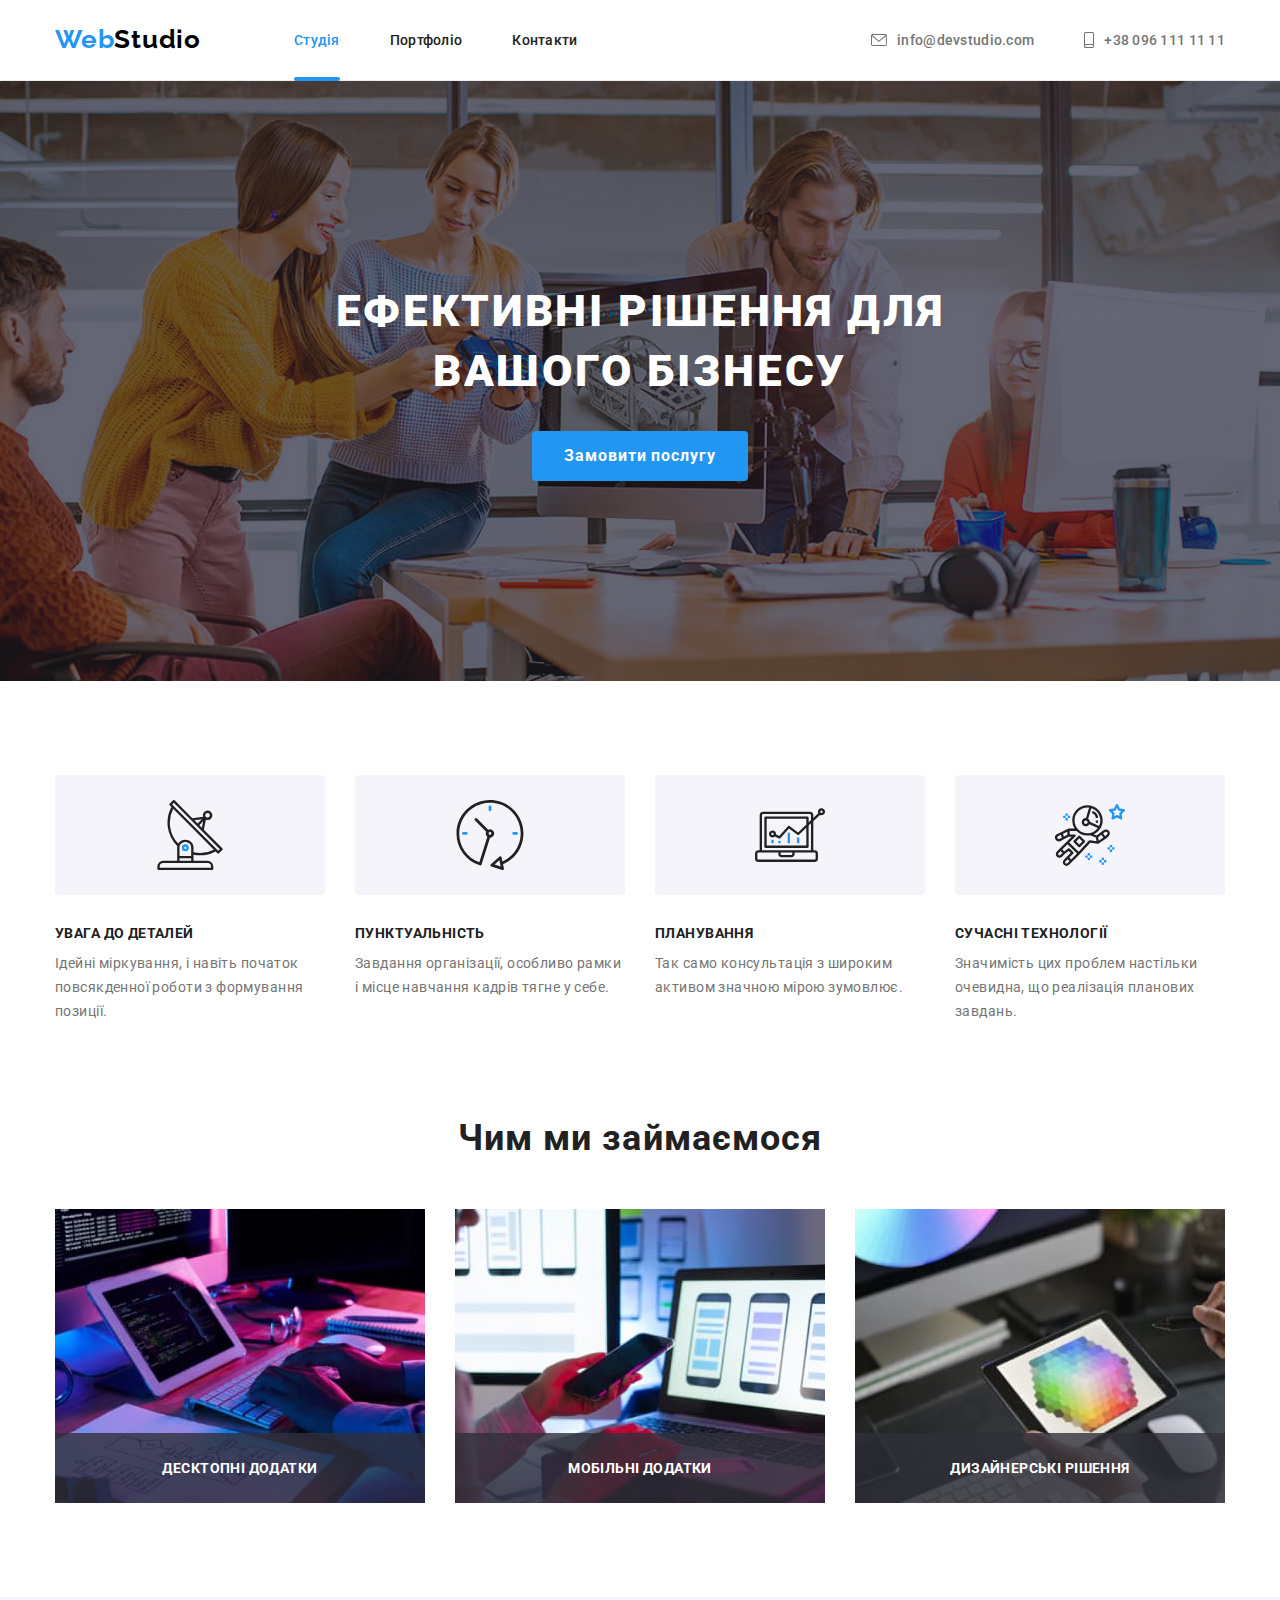
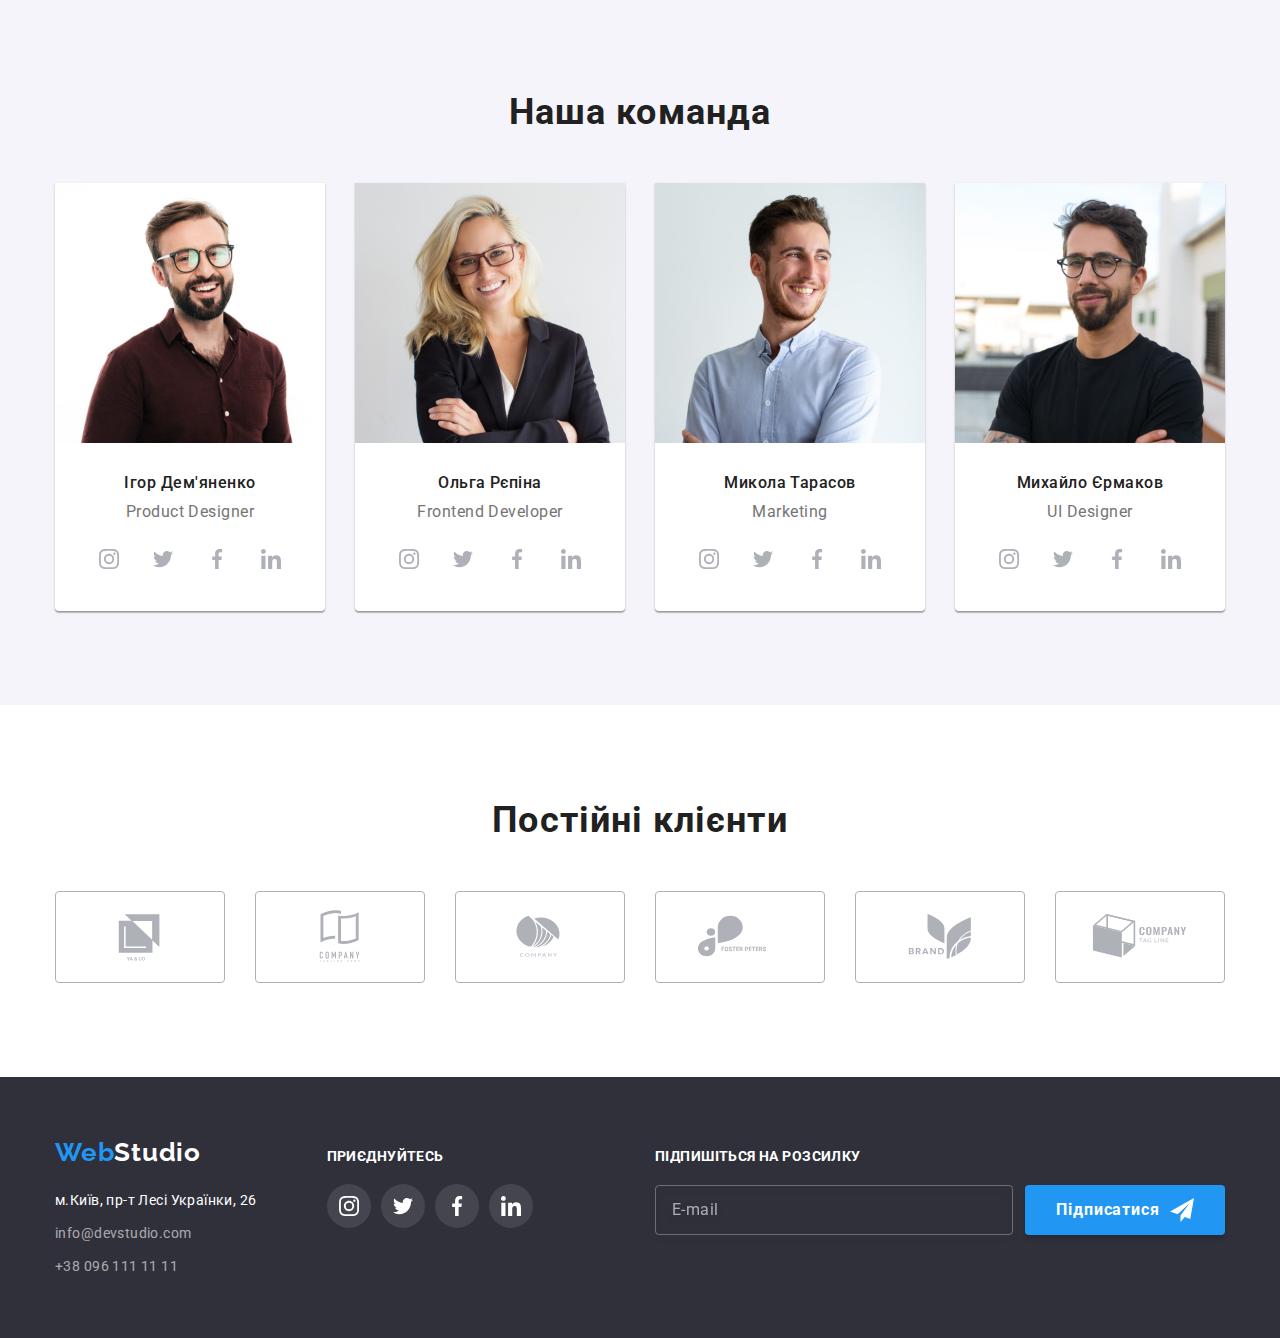
==== index.html @ 1e5fd44d "Created repository" ====
<!DOCTYPE html>
<html lang="uk">
  <head>
    <meta charset="UTF-8" />
    <meta http-equiv="X-UA-Compatible" content="IE=edge" />
    <meta name="viewport" content="width=device-width, initial-scale=1.0" />
    <title>WebStudio</title>
    <link rel="preconnect" href="https://fonts.googleapis.com" />
    <link rel="preconnect" href="https://fonts.gstatic.com" crossorigin />
    <link
      href="https://fonts.googleapis.com/css2?family=Open+Sans:wght@400;500;600;700&family=Raleway:wght@700&family=Roboto:wght@400;500;700;900&display=swap"
      rel="stylesheet"
    />
    <link
      rel="stylesheet"
      href="https://cdnjs.cloudflare.com/ajax/libs/modern-normalize/1.1.0/modern-normalize.css"
    />
    <link rel="stylesheet" href="./css/style.css" />
  </head>
  <body class="page-body">
    <!-- HEADER -->
    <header class="page-header">
      <nav class="container main-nav">
        <a href="./index.html" class="logo-link link"
          ><span class="logo-web">Web</span
          ><span class="studio-black">Studio</span></a
        >
        <ul class="site-nav list">
          <li class="item">
            <a class="header-link link current ancor" href="#">Студія</a>
          </li>
          <li class="item">
            <a class="header-link link" href="./portfolio.html">Портфоліо</a>
          </li>
          <li class="item">
            <a class="header-link link" href="#">Контакти</a>
          </li>
        </ul>
        <ul class="contacts-nav list">
          <li class="item">
            <a class="header-link link" href="mailto:info@devstudio.com">
              <svg class="mail-icon icon" width="16" height="12">
                <use href="./images/icons.svg#icon-mail"></use>
              </svg>
              <span>info@devstudio.com</span>
            </a>
          </li>
          <li class="item">
            <a class="header-link link" href="tel:+380961111111">
              <svg class="phone-icon icon" width="10" height="16">
                <use href="./images/icons.svg#icon-phone"></use>
              </svg>
              <span>+38 096 111 11 11</span>
            </a>
          </li>
        </ul>
      </nav>
    </header>
    <main>
      <!-- HERO -->
      <section class="hero">
        <div class="container">
          <h1 class="hero-title">Ефективні рішення для вашого бізнесу</h1>
          <button class="hero-button" type="button" data-modal-open>
            Замовити послугу
          </button>
        </div>
      </section>
      <!-- OUR BENEFITS-->
      <section class="section-benefits">
        <div class="container">
          <h2 class="visually-hidden">Переваги</h2>
          <ul class="benefits-list list">
            <li class="item">
              <div class="benefits-icons">
                <svg class="benefits-icon" width="70" height="70">
                  <use href="./images/icons.svg#icon-antenna"></use>
                </svg>
              </div>
              <h3 class="title">Увага до деталей</h3>
              <p class="text">
                Ідейні міркування, і навіть початок повсякденної роботи з
                формування позиції.
              </p>
            </li>
            <li class="item">
              <div class="benefits-icons">
                <svg class="benefits-icon" width="70" height="70">
                  <use href="./images/icons.svg#icon-clock"></use>
                </svg>
              </div>
              <h3 class="title">Пунктуальність</h3>
              <p class="text">
                Завдання організації, особливо рамки і місце навчання кадрів
                тягне у себе.
              </p>
            </li>
            <li class="item">
              <div class="benefits-icons">
                <svg class="benefits-icon" width="70" height="70">
                  <use href="./images/icons.svg#icon-diagram"></use>
                </svg>
              </div>
              <h3 class="title">Планування</h3>
              <p class="text">
                Так само консультація з широким активом значною мірою зумовлює.
              </p>
            </li>
            <li class="item">
              <div class="benefits-icons">
                <svg class="benefits-icon" width="70" height="70">
                  <use href="./images/icons.svg#icon-astronaut"></use>
                </svg>
              </div>
              <h3 class="title">Сучасні технології</h3>
              <p class="text">
                Значимість цих проблем настільки очевидна, що реалізація
                планових завдань.
              </p>
            </li>
          </ul>
        </div>
      </section>
      <!-- WHAT DO WE DO? -->
      <section class="section-services">
        <div class="container">
          <h2 class="second-title title">Чим ми займаємося</h2>
          <ul class="services-list list">
            <li class="item">
              <img
                class="service-img img"
                src="./images/service1.jpg"
                alt="service"
                width="370"
                height="294"
              />
              <p class="service-text">Десктопні додатки</p>
            </li>
            <li class="item">
              <img
                class="service-img img"
                src="./images/service2.jpg"
                alt="service"
                width="370"
                height="294"
              />
              <p class="service-text">Мобільні додатки</p>
            </li>
            <li class="item">
              <img
                class="service-img img"
                src="./images/service3.jpg"
                alt="service"
                width="370"
                height="294"
              />
              <p class="service-text">Дизайнерські рішення</p>
            </li>
          </ul>
        </div>
      </section>
      <!-- OUR TEAM -->
      <section class="section-team">
        <div class="container">
          <h2 class="second-title title">Наша команда</h2>
          <ul class="team-list list">
            <li class="item">
              <img
                class="team-img img"
                src="./images/employee1.jpg"
                alt="employee Igor"
                width="270"
                height="260"
              />
              <div class="team-content">
                <h3 class="team-name title">Ігор Дем'яненко</h3>
                <p class="team-position text">Product Designer</p>
                <ul class="social-icons list">
                  <li class="social-item">
                    <a href="" class="social-link link">
                      <svg class="social-icon" width="20" height="20">
                        <use href="./images/icons.svg#icon-instagram"></use>
                      </svg>
                    </a>
                  </li>
                  <li class="social-item">
                    <a href="" class="social-link link">
                      <svg class="social-icon" width="20" height="20">
                        <use href="./images/icons.svg#icon-twitter"></use>
                      </svg>
                    </a>
                  </li>
                  <li class="social-item">
                    <a href="" class="social-link link">
                      <svg class="social-icon" width="20" height="20">
                        <use href="./images/icons.svg#icon-facebook"></use>
                      </svg>
                    </a>
                  </li>
                  <li class="social-item">
                    <a href="" class="social-link link">
                      <svg class="social-icon" width="20" height="20">
                        <use href="./images/icons.svg#icon-linkedin"></use>
                      </svg>
                    </a>
                  </li>
                </ul>
              </div>
            </li>
            <li class="item">
              <img
                class="team-img img"
                src="./images/employee2.jpg"
                alt="employee Olga"
                width="270"
                height="260"
              />
              <div class="team-content">
                <h3 class="team-name title">Ольга Рєпіна</h3>
                <p class="team-position text">Frontend Developer</p>
                <ul class="social-icons list">
                  <li class="social-item">
                    <a href="" class="social-link link">
                      <svg class="social-icon" width="20" height="20">
                        <use href="./images/icons.svg#icon-instagram"></use>
                      </svg>
                    </a>
                  </li>
                  <li class="social-item">
                    <a href="" class="social-link link">
                      <svg class="social-icon" width="20" height="20">
                        <use href="./images/icons.svg#icon-twitter"></use>
                      </svg>
                    </a>
                  </li>
                  <li class="social-item">
                    <a href="" class="social-link link">
                      <svg class="social-icon" width="20" height="20">
                        <use href="./images/icons.svg#icon-facebook"></use>
                      </svg>
                    </a>
                  </li>
                  <li class="social-item">
                    <a href="" class="social-link link">
                      <svg class="social-icon" width="20" height="20">
                        <use href="./images/icons.svg#icon-linkedin"></use>
                      </svg>
                    </a>
                  </li>
                </ul>
              </div>
            </li>
            <li class="item">
              <img
                class="team-img img"
                src="./images/employee3.jpg"
                alt="employee Mykola"
                width="270"
                height="260"
              />
              <div class="team-content">
                <h3 class="team-name title">Микола Тарасов</h3>
                <p class="team-position text">Marketing</p>
                <ul class="social-icons list">
                  <li class="social-item">
                    <a href="" class="social-link link">
                      <svg class="social-icon" width="20" height="20">
                        <use href="./images/icons.svg#icon-instagram"></use>
                      </svg>
                    </a>
                  </li>
                  <li class="social-item">
                    <a href="" class="social-link link">
                      <svg class="social-icon" width="20" height="20">
                        <use href="./images/icons.svg#icon-twitter"></use>
                      </svg>
                    </a>
                  </li>
                  <li class="social-item">
                    <a href="" class="social-link link">
                      <svg class="social-icon" width="20" height="20">
                        <use href="./images/icons.svg#icon-facebook"></use>
                      </svg>
                    </a>
                  </li>
                  <li class="social-item">
                    <a href="" class="social-link link">
                      <svg class="social-icon" width="20" height="20">
                        <use href="./images/icons.svg#icon-linkedin"></use>
                      </svg>
                    </a>
                  </li>
                </ul>
              </div>
            </li>
            <li class="item">
              <img
                class="team-img img"
                src="./images/employee4.jpg"
                alt="employee Mykhailo"
                width="270"
                height="260"
              />
              <div class="team-content">
                <h3 class="team-name title">Михайло Єрмаков</h3>
                <p class="team-position text">UI Designer</p>
                <ul class="social-icons list">
                  <li class="social-item">
                    <a href="" class="social-link link">
                      <svg class="social-icon" width="20" height="20">
                        <use href="./images/icons.svg#icon-instagram"></use>
                      </svg>
                    </a>
                  </li>
                  <li class="social-item">
                    <a href="" class="social-link link">
                      <svg class="social-icon" width="20" height="20">
                        <use href="./images/icons.svg#icon-twitter"></use>
                      </svg>
                    </a>
                  </li>
                  <li class="social-item">
                    <a href="" class="social-link link">
                      <svg class="social-icon" width="20" height="20">
                        <use href="./images/icons.svg#icon-facebook"></use>
                      </svg>
                    </a>
                  </li>
                  <li class="social-item">
                    <a href="" class="social-link link">
                      <svg class="social-icon" width="20" height="20">
                        <use href="./images/icons.svg#icon-linkedin"></use>
                      </svg>
                    </a>
                  </li>
                </ul>
              </div>
            </li>
          </ul>
        </div>
      </section>
      <!-- Клієнти -->
      <section class="section-clients section">
        <div class="container">
          <h2 class="second-title title">Постійні клієнти</h2>
          <ul class="clients-list list">
            <li class="item">
              <a href="" class="clients-link link">
                <svg class="clients-icon" width="106" height="60">
                  <use href="./images/icons.svg#icon-logo1"></use>
                </svg>
              </a>
            </li>
            <li class="item">
              <a href="" class="clients-link link">
                <svg class="clients-icon" width="106" height="60">
                  <use href="./images/icons.svg#icon-logo2"></use>
                </svg>
              </a>
            </li>
            <li class="item">
              <a href="" class="clients-link link">
                <svg class="clients-icon" width="106" height="60">
                  <use href="./images/icons.svg#icon-logo3"></use>
                </svg>
              </a>
            </li>
            <li class="item">
              <a href="" class="clients-link link">
                <svg class="clients-icon" width="106" height="60">
                  <use href="./images/icons.svg#icon-logo4"></use>
                </svg>
              </a>
            </li>
            <li class="item">
              <a href="" class="clients-link link">
                <svg class="clients-icon" width="106" height="60">
                  <use href="./images/icons.svg#icon-logo5"></use>
                </svg>
              </a>
            </li>
            <li class="item">
              <a href="" class="clients-link link">
                <svg class="clients-icon" width="106" height="60">
                  <use href="./images/icons.svg#icon-logo6"></use>
                </svg>
              </a>
            </li>
          </ul>
        </div>
      </section>
    </main>
    <!-- FOOTER -->
    <footer class="page-footer">
      <div class="container">
        <div class="footer-contacts">
          <a class="logo-link link" href="/"
            ><span class="logo-web">Web</span
            ><span class="studio-white">Studio</span></a
          >
          <address class="footer-address">
            <ul class="footer-list list">
              <li class="item">
                <a
                  class="footer-map link"
                  href="https://goo.gl/maps/G85cK65bw4opuVoQ9"
                  target="“_blank”"
                  rel="“noreferrer"
                  noopener
                  nofollow”
                  >м.Київ, пр-т Лесі Українки, 26</a
                >
              </li>
              <li class="item">
                <a class="footer-mail link" href="mailto:info@devstudio.com"
                  >info@devstudio.com</a
                >
              </li>
              <li class="item">
                <a class="footer-tel link" href="tel:+380961111111"
                  >+38 096 111 11 11</a
                >
              </li>
            </ul>
          </address>
        </div>
        <div class="footer-social">
          <p class="footer-title">Приєднуйтесь</p>
          <ul class="footer-icons list">
            <li class="item">
              <a href="" class="social-link">
                <svg class="social-icon" width="20" height="20">
                  <use href="./images/icons.svg#icon-instagram"></use>
                </svg>
              </a>
            </li>
            <li class="item">
              <a href="" class="social-link">
                <svg class="social-icon" width="20" height="20">
                  <use href="./images/icons.svg#icon-twitter"></use>
                </svg>
              </a>
            </li>
            <li class="item">
              <a href="" class="social-link">
                <svg class="social-icon" width="20" height="20">
                  <use href="./images/icons.svg#icon-facebook"></use>
                </svg>
              </a>
            </li>
            <li class="item">
              <a href="" class="social-link">
                <svg class="social-icon" width="20" height="20">
                  <use href="./images/icons.svg#icon-linkedin"></use>
                </svg>
              </a>
            </li>
          </ul>
        </div>
        <div class="footer-form-wrapper">
          <p class="footer-label">Підпишіться на розсилку</p>
          <form name="footer-form" class="footer-form">
            <input
              name="mail-foot"
              id="mail-foot"
              type="email"
              class="footer-mail-input"
              placeholder="E-mail"
            />
          <button class="footer-button">
            <span class="footer-span">Підписатися</span>
            <svg class="icon-send" width="24" height="24">
              <use href="./images/icons.svg#icon-send"></use>
            </svg>
          </button>
        </form>
      </div>
    </footer>
    <div class="modal-backdrop is-hidden" data-modal>
      <div class="modal">
        <button class="close-sign" data-modal-close>
          <svg class="closed-icon" width="18" height="18">
            <use href="./images/icons.svg#icon-close-black"></use>
          </svg>
        </button>
        <form class="modal-form">
        <p class="modal-text">Залиште свої дані, ми вам передзвонимо</p>
        <label for="user-name" class="modal-label"> Ім'я </label>
        <div class="input-wrapper">
          <input
            name="user-name"
            id="user-name"
            type="text"
            required
            class="modal-input"
          />
          <svg class="input-icon" width="18" height="18">
            <use href="./images/icons.svg#icon-person"></use>
          </svg>
        </div>
        <label for="user-tel" class="modal-label">Телефон</label>
        <div class="input-wrapper">
          <input
            name="user-tel"
            id="user-tel"
            type="tel"
            required
            class="modal-input"
          />
          <svg class="input-icon" width="18" height="18">
            <use href="./images/icons.svg#icon-tel"></use>
          </svg>
        </div>
        <label for="user-mail" class="modal-label">Пошта</label>
        <div class="input-wrapper">
          <input
            name="user-mail"
            id="user-mail"
            type="email"
            class="modal-input"
          />
          <svg class="input-icon" width="18" height="18">
            <use href="./images/icons.svg#icon-email"></use>
          </svg>
        </div>
        <label for="modal-textarea" class="modal-label">Коментар</label>
        <textarea
          name="modal-textarea"
          id="modal-textarea"
          placeholder="Введіть текст"
          class="modal-textarea"
        ></textarea>
        <div class="checkbox-line">
          <input
            type="checkbox"
            value="agre"
            id="checkbox-agree"
            name="checkbox-agree"
            class="checkbox-input visually-hidden"
          />
          <label for="checkbox-agree" class="checkbox-label">
            <span class="checkbox-text"
              >Погоджуюся з розсилкою та приймаю
              <a href="" class="checkbox-link">Умови договору</a>
            </span>
          </label>
        </div>
        <button type="submit" class="modal-button">Відправити</button>
      </form>
      </div>
    </div>
    <script src="./js/modal.js"></script>
  </body>
</html>
---- css/style.css ----
/* General styles */

:root {
  --main-color: #ffffff;
  --primary-title-color: #212121;
  --primary-text-color: #757575;
  --accent-color: #2196f3;
  --black-logo: #000000;
  --primary-bg-color: #2f303a;
  --team-bg-color: #f5f4fa;
  --footer-link-color: rgba(255, 255, 255, 0.6);
  --button-box-shadow: rgba(0, 0, 0, 0.15);
  --button-shadow-bg: #188ce8;
  --main-letter-spacing: 0.03em;
  --border-color: #ececec;
  --border-second-color: #eeeeee;
  --icon-bg-color: #afb1b8;
  --logo-footer-color: #ffffff;
}

* {
  box-sizing: border-box;
}

*::before,
*::after {
  box-sizing: inherit;
}

.img {
  width: 100%;
  height: auto;
  display: block;
}

h1,
h2,
h3,
p,
ul {
  margin: 0;
}

.page-body {
  font-family: "Roboto", sans-serif;
}

.container {
  width: 1200px;
  margin-right: auto;
  margin-left: auto;
  padding-right: 15px;
  padding-left: 15px;
  /* outline: 1px solid red; */
}

.visually-hidden {
  position: absolute;
  width: 1px;
  height: 1px;
  margin: -1px;
  border: 0;
  padding: 0;
  white-space: nowrap;
  clip-path: inset(100%);
  clip: rect(0 0 0 0);
  overflow: hidden;
}

.link {
  text-decoration: none;
}

.list {
  list-style: none;
  padding: 0;
  margin: 0;
}

.text {
  font-weight: 400;
  letter-spacing: var(--main-letter-spacing);
}

.hero,
.page-footer {
  background-color: var(--primary-bg-color);
}

/* Header styles */
.page-header {
  background-color: var(--main-color);
  border-bottom: 1px solid var(--border-color);
}

.main-nav {
  display: flex;
  align-items: center;
}

.site-nav,
.contacts-nav {
  display: flex;
}

.site-nav .item + .item {
  margin-left: 50px;
}

.site-nav .link,
.contacts-nav .link {
  display: flex;
  align-items: center;
  padding-top: 32px;
  padding-bottom: 32px;
  position: relative;
}

.contacts-nav {
  margin-left: auto;
}

.contacts-nav .item + .item {
  margin-left: 50px;
}

.site-nav .link,
.title {
  color: var(--primary-title-color);
}

.text,
.contacts-nav .link {
  color: var(--primary-text-color);
}

.header-link {
  font-weight: 500;
  font-size: 14px;
  line-height: calc(16 / 14);
  letter-spacing: 0.02em;

  transition: color 250ms cubic-bezier(0.4, 0, 0.2, 1),
    fill 250ms cubic-bezier(0.4, 0, 0.2, 1);
}

.header-link .icon {
  margin-right: 10px;
  fill: currentColor;
}

.logo-web,
.header-link.current,
.header-link:hover,
.header-link:focus,
.footer-list .link:hover,
.footer-list .link:focus {
  color: var(--accent-color);
}

.ancor::after {
  display: flex;
  content: "";
  width: 100%;
  height: 4px;
  background: var(--accent-color);
  border-radius: 2px;
  position: absolute;
  bottom: -1px;
}

/* WebStudio logo styles */
.studio-black {
  color: var(--black-logo);
}

.studio-white {
  color: var(--main-color);
}

.logo-link {
  font-family: "Raleway", sans-serif;
  font-weight: 700;
  font-size: 26px;
  line-height: calc(31 / 26);
  letter-spacing: var(--main-letter-spacing);
}

.page-header .logo-link {
  padding-top: 24px;
  padding-bottom: 25px;
  margin-right: 93px;
}

.second-title {
  margin-bottom: 50px;
  font-weight: 700;
  font-size: 36px;
  line-height: calc(42 / 36);
  text-align: center;
  letter-spacing: var(--main-letter-spacing);
}

/* Hero styles*/
.hero-title {
  width: 696px;
  margin-left: auto;
  margin-right: auto;
  margin-bottom: 30px;

  font-weight: 900;
  font-size: 44px;
  line-height: calc(60 / 44);
  text-align: center;
  letter-spacing: 0.06em;
  text-transform: uppercase;
  color: var(--main-color);
}

.hero {
  padding-top: 200px;
  padding-bottom: 200px;
  text-align: center;
  max-width: 1600px;
  margin-left: auto;
  margin-right: auto;
  background-image: linear-gradient(
      to right,
      rgba(47, 48, 58, 0.4),
      rgba(47, 48, 58, 0.4)
    ),
    url(../images/hero-bg.jpg);

  background-repeat: no-repeat;
  background-size: cover;
  background-position: center;
  text-align: center;
}

.hero-button {
  display: inline-block;
  text-align: center;
  /* min-width: 200px; */

  padding-top: 10px;
  padding-right: 32px;
  padding-bottom: 10px;
  padding-left: 32px;

  font-weight: 700;
  font-size: 16px;
  line-height: calc(30 / 16);
  align-items: center;
  letter-spacing: 0.06em;

  font-family: inherit;
  cursor: pointer;
  color: var(--main-color);
  background-color: var(--accent-color);
  border-radius: 4px;
  border: none;

  transition: color 250ms cubic-bezier(0.4, 0, 0.2, 1),
    background-color 250ms cubic-bezier(0.4, 0, 0.2, 1),
    box-shadow 250ms cubic-bezier(0.4, 0, 0.2, 1);
}

.hero-button:hover,
.hero-button:focus {
  color: var(--main-color);
  background-color: var(--button-shadow-bg);
  box-shadow: 0px 4px 4px var(--button-box-shadow);
}

/* Benefits Styles */
.section-benefits {
  padding-top: 94px;
}

.section-services,
.section-team,
.section-clients,
.section-portfolio {
  padding-top: 94px;
  padding-bottom: 94px;
}

.benefits-list {
  display: flex;
  margin-left: -30px;
  margin-bottom: 0;
}

.benefits-list .item {
  display: inline-block;
  align-items: center;
  justify-content: center;
  width: calc((100% - 90px) / 4);
  margin-left: 30px;
}

.benefits-list .item:last-child,
.services-list .item:last-child,
.team-list .item:last-child {
  margin-right: 0;
}

.benefits-icons {
  display: flex;
  width: 270px;
  height: 120px;
  align-items: center;
  justify-content: center;
  margin-bottom: 30px;
  border-radius: 4px;
  background-color: var(--team-bg-color);
}

.benefits-icon {
  width: 70px;
  height: 70px;
}

.benefits-list .title {
  font-weight: 700;
  font-size: 14px;
  line-height: calc(16 / 14);
  letter-spacing: var(--main-letter-spacing);
  text-transform: uppercase;
  color: var(--primary-title-color);
}

.benefits-list .text {
  margin-top: 10px;
  font-size: 14px;
  line-height: calc(24 / 14);
  letter-spacing: var(--main-letter-spacing);
}

/* Services styles */
.services-list {
  display: flex;
  margin-left: -30px;
}

.services-list .item {
  width: calc((100% - 60px) / 3);
  margin-left: 30px;
  margin-bottom: 0;
  position: relative;
}

.section .second-title {
  margin-bottom: 50px;
}

.service-img {
  display: block;
}

.services-list .service-text {
  display: flex;
  color: var(--main-color);
  font-weight: 700;
  font-size: 14px;
  line-height: calc(16 / 14);
  text-align: center;
  letter-spacing: var(--main-letter-spacing);
  text-transform: uppercase;
  background: rgba(47, 48, 58, 0.8);

  position: absolute;
  width: 100%;
  height: 70px;
  justify-content: center;
  align-items: center;
  bottom: 0px;
}

/* Team styles */
.section-team {
  background-color: var(--team-bg-color);
}

.team-list {
  display: flex;
  align-items: center;
  margin-left: -30px;
}

.team-list .item {
  width: calc((100% - 90px) / 4);
  margin-left: 30px;
  background-color: var(--main-color);
  box-shadow: 0px 1px 3px rgba(0, 0, 0, 0.12), 0px 1px 1px rgba(0, 0, 0, 0.14),
    0px 2px 1px rgba(0, 0, 0, 0.2);
  border-radius: 0px 0px 4px 4px;

  transition: background-color 250ms cubic-bezier(0.4, 0, 0.2, 1),
    box-shadow 250ms cubic-bezier(0.4, 0, 0.2, 1);
}

.team-content {
  padding-top: 30px;
  padding-bottom: 30px;
}

.team-name.title {
  margin-bottom: 10px;
  font-weight: 500;
  font-size: 16px;
  line-height: calc(19 / 16);
  text-align: center;
  letter-spacing: var(--main-letter-spacing);
}

.team-position.text {
  font-weight: 400;
  font-size: 16px;
  line-height: calc(19 / 16);
  text-align: center;
  letter-spacing: var(--main-letter-spacing);
}

/* Icons styles */

.team-list .social-icons {
  display: flex;
  justify-content: center;
  margin-top: 16px;
}

.team-list .social-item {
  width: 44px;
  height: 44px;
  margin-right: 10px;
}

.team-list .social-item:last-child {
  margin-right: 0;
}

.team-list .social-link {
  width: 100%;
  height: 100%;
  display: flex;
  align-items: center;
  justify-content: center;
  border-radius: 50%;
  background-color: var(--main-color);
  color: var(--icon-bg-color);

  transition: color 250ms cubic-bezier(0.4, 0, 0.2, 1),
    background-color 250ms cubic-bezier(0.4, 0, 0.2, 1),
    fill 250ms cubic-bezier(0.4, 0, 0.2, 1);
}

.team-list .social-link:hover,
.team-list .social-link:focus {
  background-color: var(--accent-color);
}

.team-list .social-link:hover,
.team-list .social-link:focus {
  color: var(--main-color);
}

.team-list .social-icon {
  fill: currentColor;
}

/* Clients */
.clients-list {
  display: flex;
}

.clients-list .item {
  list-style: none;
  width: 170px;
  height: 92px;
  margin-right: 30px;
  /* flex-basis: calc((100% - 150px) / 5);
  margin-right: 30px; */
}

.clients-list .item:last-child {
  margin-right: 0;
}

.clients-list .clients-link {
  width: 100%;
  height: 100%;
  display: flex;
  align-items: center;
  justify-content: center;
  border: 1px solid var(--icon-bg-color);
  border-radius: 4px;
  transition: border 250ms cubic-bezier(0.4, 0, 0.2, 1);
}

.clients-list .clients-icon {
  fill: var(--icon-bg-color);
  transition: fill 250ms cubic-bezier(0.4, 0, 0.2, 1);
}

.clients-list .clients-link:hover .clients-icon,
.clients-list .clients-link:focus .clients-icon {
  fill: var(--accent-color);
}

.clients-link:hover,
.clients-link:focus {
  border: 1px solid var(--accent-color);
  border-radius: 4px;
}

/* Footer styles */
.page-footer {
  padding-top: 60px;
  padding-bottom: 60px;
}

.page-footer .container {
  display: flex;
  align-items: baseline;
  /* justify-content: space-between; */
}

.footer-address {
  margin-top: 20px;
}
.footer-list {
  font-style: normal;
  font-weight: 400;
  font-size: 14px;
  line-height: calc(24 / 14);
  letter-spacing: var(--main-letter-spacing);
}

.footer-list .link {
  transition: color 250ms cubic-bezier(0.4, 0, 0.2, 1);
}

.footer-list .item + .item {
  margin-top: 9px;
}

.footer-map {
  color: var(--main-color);
}

.footer-tel,
.footer-mail {
  color: var(--footer-link-color);
}

.footer-title {
  font-weight: 700;
  font-size: 14px;
  line-height: calc(16 / 14);
  letter-spacing: var(--main-letter-spacing);
  text-transform: uppercase;
  margin-bottom: 20px;

  color: var(--main-color);
}

.footer-social {
  margin-left: 70px;
}

.footer-icons {
  display: flex;
}

.footer-icons .item {
  width: 44px;
  height: 44px;
}

.footer-icons .item:not(:last-child) {
  margin-right: 10px;
}

.footer-icons .social-link {
  width: 100%;
  height: 100%;
  display: flex;
  align-items: center;
  justify-content: center;
  border-radius: 50%;
  background-color: rgba(255, 255, 255, 0.1);

  transition: background-color 250ms cubic-bezier(0.4, 0, 0.2, 1),
    fill 250ms cubic-bezier(0.4, 0, 0.2, 1);
}

.footer-icons .social-icon {
  fill: var(--logo-footer-color);
}

.footer-icons .social-link:hover,
.footer-icons .social-link:focus {
  background-color: var(--accent-color);
}
/* Portfolio styles */
.flex-container .list {
  display: flex;
  flex-wrap: wrap;
}

.flex-text {
  padding-top: 20px;
  padding-right: 24px;
  padding-bottom: 20px;
  padding-left: 24px;

  border-right: 1px solid var(--border-second-color);
  border-bottom: 1px solid var(--border-second-color);
  border-left: 1px solid var(--border-second-color);
}

.flex-text .title {
  font-weight: 700;
  font-size: 18px;
  line-height: calc(36 / 18);
  letter-spacing: 0.06em;
  color: var(--primary-title-color);
}

.flex-text .text {
  margin-top: 4px;
  font-weight: 400;
  font-size: 16px;
  line-height: calc(30 / 16);
  letter-spacing: var(--main-letter-spacing);
  color: var(--primary-text-color);
}

.flex-link {
  display: block;
  text-decoration: none;
  transition: box-shadow 250ms cubic-bezier(0.4, 0, 0.2, 1);
}

.flex-link:hover {
  box-shadow: 0px 1px 1px rgba(0, 0, 0, 0.12), 0px 4px 4px rgba(0, 0, 0, 0.06),
    1px 4px 6px rgba(0, 0, 0, 0.16);
}
.flex-projects .item {
  width: calc((100% - 60px) / 3);
  margin-right: 30px;
  margin-bottom: 30px;
  background-color: var(--main-color);
}

.flex-projects .item:nth-child(3n) {
  margin-right: 0;
}

.flex-projects .item:nth-last-child(-n + 3) {
  margin-bottom: 0;
}

.portfolio-overlay {
  position: relative;
  overflow: hidden;
}

.flex-projects .item:hover .overlay-text {
  transform: translateY(0);
}

.overlay-text {
  display: flex;
  font-weight: 400;
  font-size: 18px;
  line-height: 1.56;
  letter-spacing: 0.03em;
  color: var(--main-color);
  position: absolute;
  bottom: 0;
  background-color: rgba(33, 150, 243, 0.9);
  width: 100%;
  height: 100%;
  align-items: center;
  justify-content: center;
  padding: 63px 24px;
  transform: translateY(100%);

  transition: transform 250ms cubic-bezier(0.4, 0, 0.2, 1);
}

/* Portfolio buttons styles */
.flex-button {
  display: flex;
  justify-content: center;
  margin-top: 0;
  margin-bottom: 50px;
}

.flex-button .button {
  font-weight: 500;
  font-size: 16px;
  line-height: calc(26 / 16);
  text-align: center;
  letter-spacing: var(--main-letter-spacing);
  border-radius: 4px;
  cursor: pointer;
  border: none;

  transition: color 250ms cubic-bezier(0.4, 0, 0.2, 1),
    background-color 250ms cubic-bezier(0.4, 0, 0.2, 1),
    box-shadow 250ms cubic-bezier(0.4, 0, 0.2, 1);
}

.flex-button .item + .item {
  margin-left: 8px;
}

.flex-button .primary {
  padding: 6px 25px;
  color: var(--main-color);
  background-color: var(--accent-color);
  box-shadow: 0px 3px 1px rgba(0, 0, 0, 0.1), 0px 1px 2px rgba(0, 0, 0, 0.08),
    0px 2px 2px rgba(0, 0, 0, 0.12);
}

.flex-button .secondary {
  padding: 6px 22px;
  color: var(--primary-title-color);
  background-color: var(--team-bg-color);
}

.flex-button .secondary:hover,
.flex-button .secondary:focus {
  color: var(--main-color);
  background-color: var(--accent-color);
  box-shadow: 0px 3px 1px rgba(0, 0, 0, 0.1), 0px 1px 2px rgba(0, 0, 0, 0.08),
    0px 2px 2px rgba(0, 0, 0, 0.12);
}

/* Modal-backdrop styles*/
.modal-backdrop {
  position: fixed;
  top: 0;
  bottom: 0;
  left: 0;
  right: 0;
  background-color: rgba(0, 0, 0, 0.2);
  opacity: 1;
  visibility: visible;
  transition: opacity 500ms, visibility 500ms,
    color 250ms cubic-bezier(0.4, 0, 0.2, 1),
    background-color 250ms cubic-bezier(0.4, 0, 0.2, 1);
}

.modal-backdrop.is-hidden .modal {
  transform: rotate(-180deg);
}

.is-hidden {
  visibility: hidden;
  opacity: 0;
  pointer-events: none;
}

.modal {
  width: 528px;
  position: absolute;
  top: 50%;
  left: 50%;
  transform: translate(-50%, -50%) rotate(0);
  transition: transform 1000ms cubic-bezier(0.4, 0, 0.2, 1);
  background-color: var(--main-color);
  box-shadow: 0px 1px 3px rgba(0, 0, 0, 0.12), 0px 1px 1px rgba(0, 0, 0, 0.14),
    0px 2px 1px rgba(0, 0, 0, 0.2);
  border-radius: 4px;
  padding: 40px;
}

.modal .close-sign {
  position: absolute;
  display: flex;
  justify-content: center;
  cursor: pointer;
  align-items: center;
  top: 8px;
  right: 8px;
  width: 30px;
  height: 30px;
  border-radius: 50%;

  background-color: var(--main-color);
  border: 1px solid rgba(0, 0, 0, 0.1);
  color: rgba(0, 0, 0, 1);
}

.close-sign .closed-icon {
  height: 30px;
  transition: fill 250ms cubic-bezier(0.4, 0, 0.2, 1);
}

.close-sign:hover .closed-icon,
.close-sign:focus .closed-icon {
  fill: var(--accent-color);
}

.modal-text {
  font-weight: 700;
  font-size: 20px;
  line-height: 1.15;
  text-align: center;
  letter-spacing: var(--main-letter-spacing);
  color: var(--primary-title-color);
  margin-bottom: 12px;
}

.modal-input {
  font-weight: 400;
  font-size: 12px;
  line-height: 1.67;
  letter-spacing: 0.01em;

  color: var(--black-logo);
  width: 448px;
  height: 40px;
  border: 1px solid rgba(33, 33, 33, 0.2);
  border-radius: 4px;
  padding-left: 42px;
  padding-top: 12px;
  padding-bottom: 12px;
  outline: none;

  transition: border 250ms cubic-bezier(0.4, 0, 0.2, 1);
}

.input-wrapper {
  position: relative;
  margin-bottom: 10px;
}

.input-icon {
  position: absolute;
  left: 12px;
  top: 50%;
  transform: translateY(-50%);
  fill: var(--primary-title-color);

  transition: fill 250ms cubic-bezier(0.4, 0, 0.2, 1);
}

.modal-input:focus + .input-icon,
.modal-input:hover + .input-icon {
  fill: var(--accent-color);
}

.modal-input:focus,
.modal-input:hover {
  border: 1px solid var(--accent-color);
}

.modal-button {
  font-weight: 700;
  font-size: 16px;
  line-height: 1.88;
  display: flex;
  justify-content: center;
  align-items: center;
  text-align: center;
  letter-spacing: 0.06em;

  border: none;
  cursor: pointer;
  width: 200px;
  height: 50px;
  margin: 0 auto;
  padding: 0;
  color: var(--main-color);
  background-color: var(--accent-color);
  border-radius: 4px;
  box-shadow: 0px 4px 4px rgba(0, 0, 0, 0.15);

  transition: background-color 250ms cubic-bezier(0.4, 0, 0.2, 1);
}

.modal-button:hover,
.modal-button:focus {
  background-color: var(--button-shadow-bg);
}

.modal-label {
  display: block;
  width: 100%;

  font-weight: 400;
  font-size: 12px;
  line-height: 1.17;
  letter-spacing: 0.01em;
  color: var(--primary-text-color);
  margin-bottom: 4px;
}

.modal-textarea {
  font-weight: 400;
  font-size: 12px;
  line-height: 1.67;
  letter-spacing: 0.01em;
  color: var(--black-logo);

  width: 100%;
  height: 120px;
  border: 1px solid rgba(33, 33, 33, 0.2);
  border-radius: 4px;
  outline: none;
  resize: none;
  margin-bottom: 20px;
  padding: 12px 16px;
  transition: border 250ms cubic-bezier(0.4, 0, 0.2, 1);
}

.modal-textarea:focus,
.modal-textarea:hover {
  border: 1px solid var(--accent-color);
}

.modal-textarea::placeholder {
  color: rgba(117, 117, 117, 0.5);
}

.checkbox-text,
.checkbox-link {
  font-weight: 400;
  font-size: 14px;
  line-height: 1.71;
  letter-spacing: var(--main-letter-spacing);
  color: var(--primary-text-color);
}

.checkbox-link {
  text-decoration-skip-ink: none;
  color: var(--accent-color);
}

.checkbox-line {
  margin-bottom: 30px;
}

.checkbox-label {
  display: flex;
  align-items: center;
  justify-content: center;
}

.checkbox-label::before {
  content: "";
  display: flex;
  margin-right: 8px;
  width: 16px;
  height: 15px;
  border: 2px solid var(--primary-title-color);
  border-radius: 2px;
}

.checkbox-input:checked + .checkbox-label::before {
  background-color: var(--accent-color);
  border: none;
  background-image: url(../images/check-mark.svg);
  background-repeat: no-repeat;
  background-position: center;
}


/* Footer-input and button styles */
.footer-form-wrapper {
  margin-left: auto;
}

.footer-form {
  display: flex;
  align-items: flex-end;
}

.footer-label {
  font-weight: 700;
  font-size: 14px;
  line-height: 1.14;
  letter-spacing: var(--main-letter-spacing);
  text-transform: uppercase;
  color: var(--main-color);
}

.footer-mail-input {
  width: 358px;
  height: 50px;
  border: 1px solid rgba(255, 255, 255, 0.3);
  filter: drop-shadow(0px 4px 4px rgba(0, 0, 0, 0.15));
  border-radius: 4px;
  background: transparent;
  outline: none;

  font-weight: 400;
  font-size: 16px;
  line-height: 1.25;
  align-items: center;
  letter-spacing: var(--main-letter-spacing);
  padding: 15px 16px;
  margin-top: 20px;
  margin-right: 12px;
  color: var(--main-color);
  
  transition: border 250ms cubic-bezier(0.4, 0, 0.2, 1);
}

.footer-mail-input:focus,
.footer-mail-input:hover {
  border: 1px solid var(--accent-color);
}

.footer-mail-input::placeholder {
  color: rgba(255, 255, 255, 0.6);
}

.footer-button {
  font-weight: 700;
  font-size: 16px;
  line-height: 1.88;
  width: 200px;
  height: 50px;
  display: flex;
  align-items: center;
  text-align: center;
  justify-content: center;
  letter-spacing: 0.06em;
  cursor: pointer;

  background-color: var(--accent-color);
  color: var(--main-color);
  box-shadow: 0px 4px 4px rgba(0, 0, 0, 0.15);
  border-radius: 4px;
  border: none;

  transition: background-color 250ms cubic-bezier(0.4, 0, 0.2, 1);
}

.footer-button:hover,
.footer-button:focus {
  background-color: var(--button-shadow-bg);
}

.footer-span {
  margin-right: 10px;
}

.icon-send {
  fill: currentColor;
}
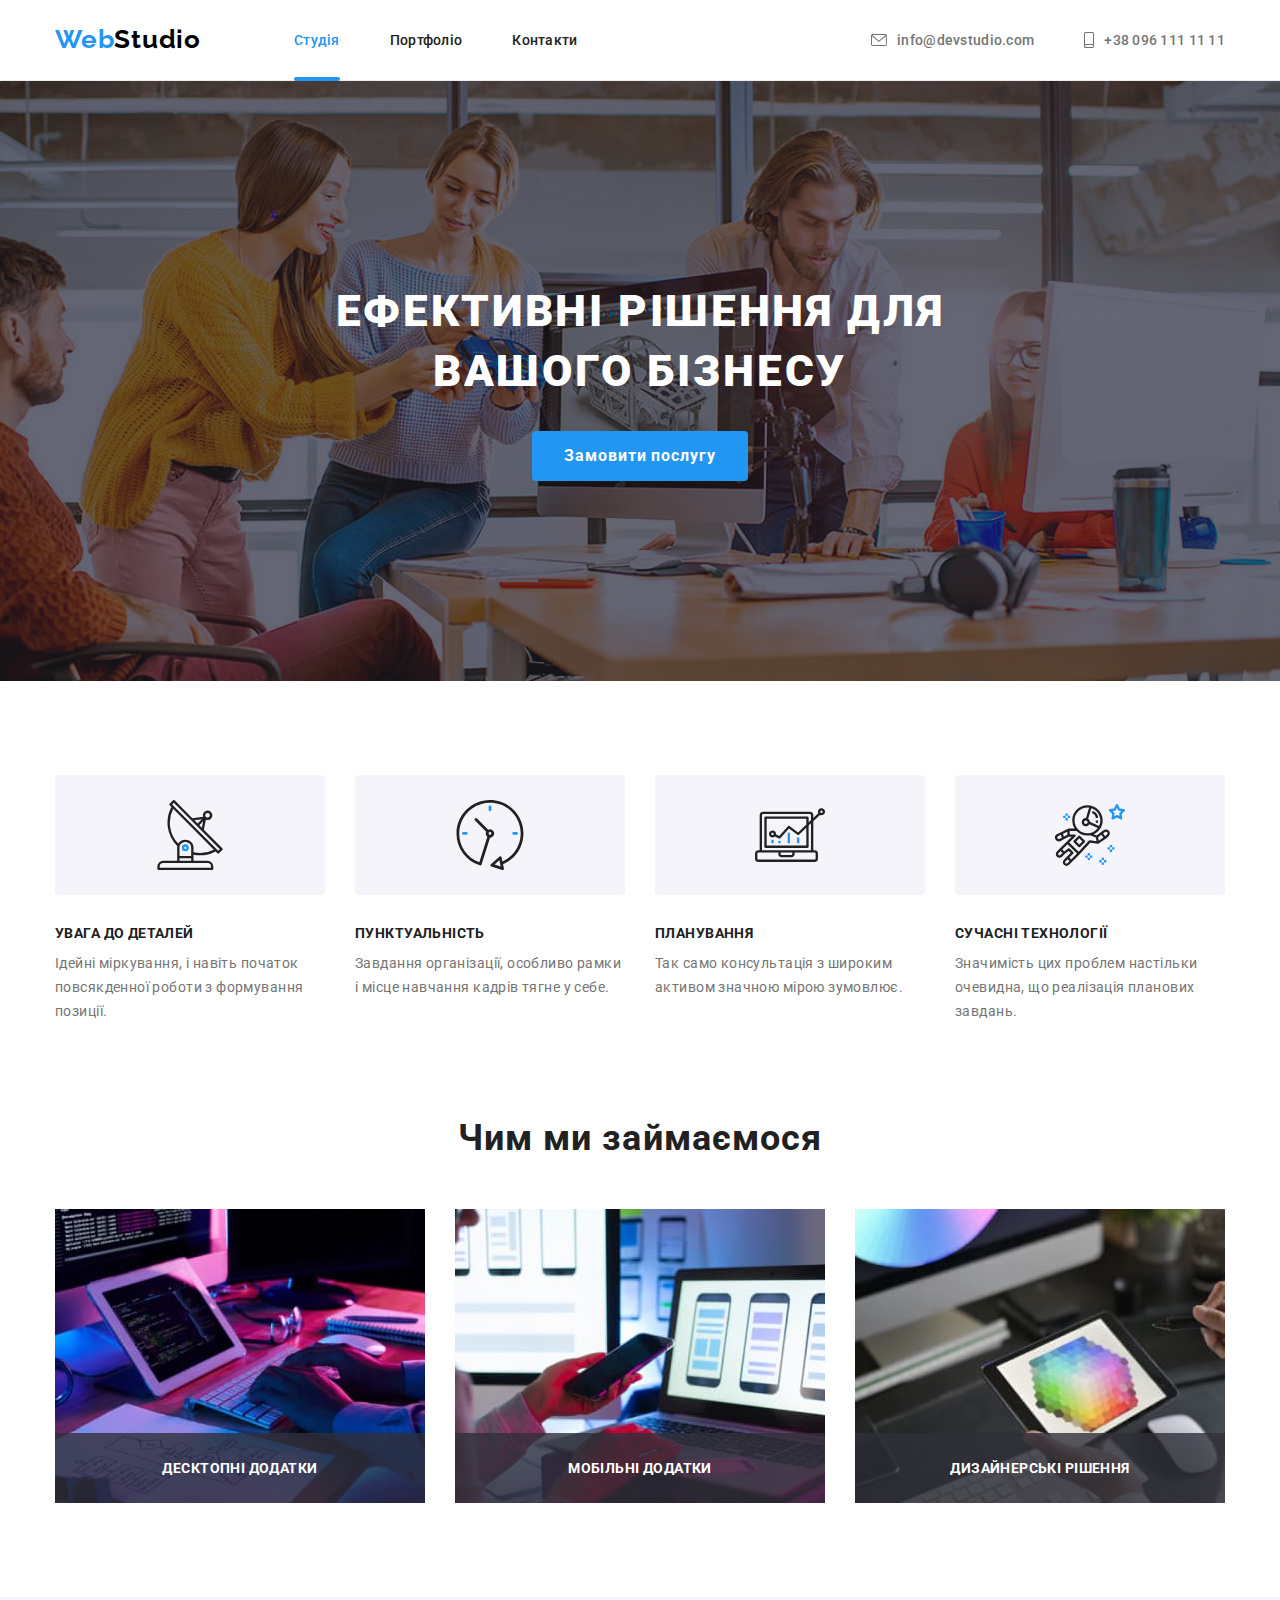
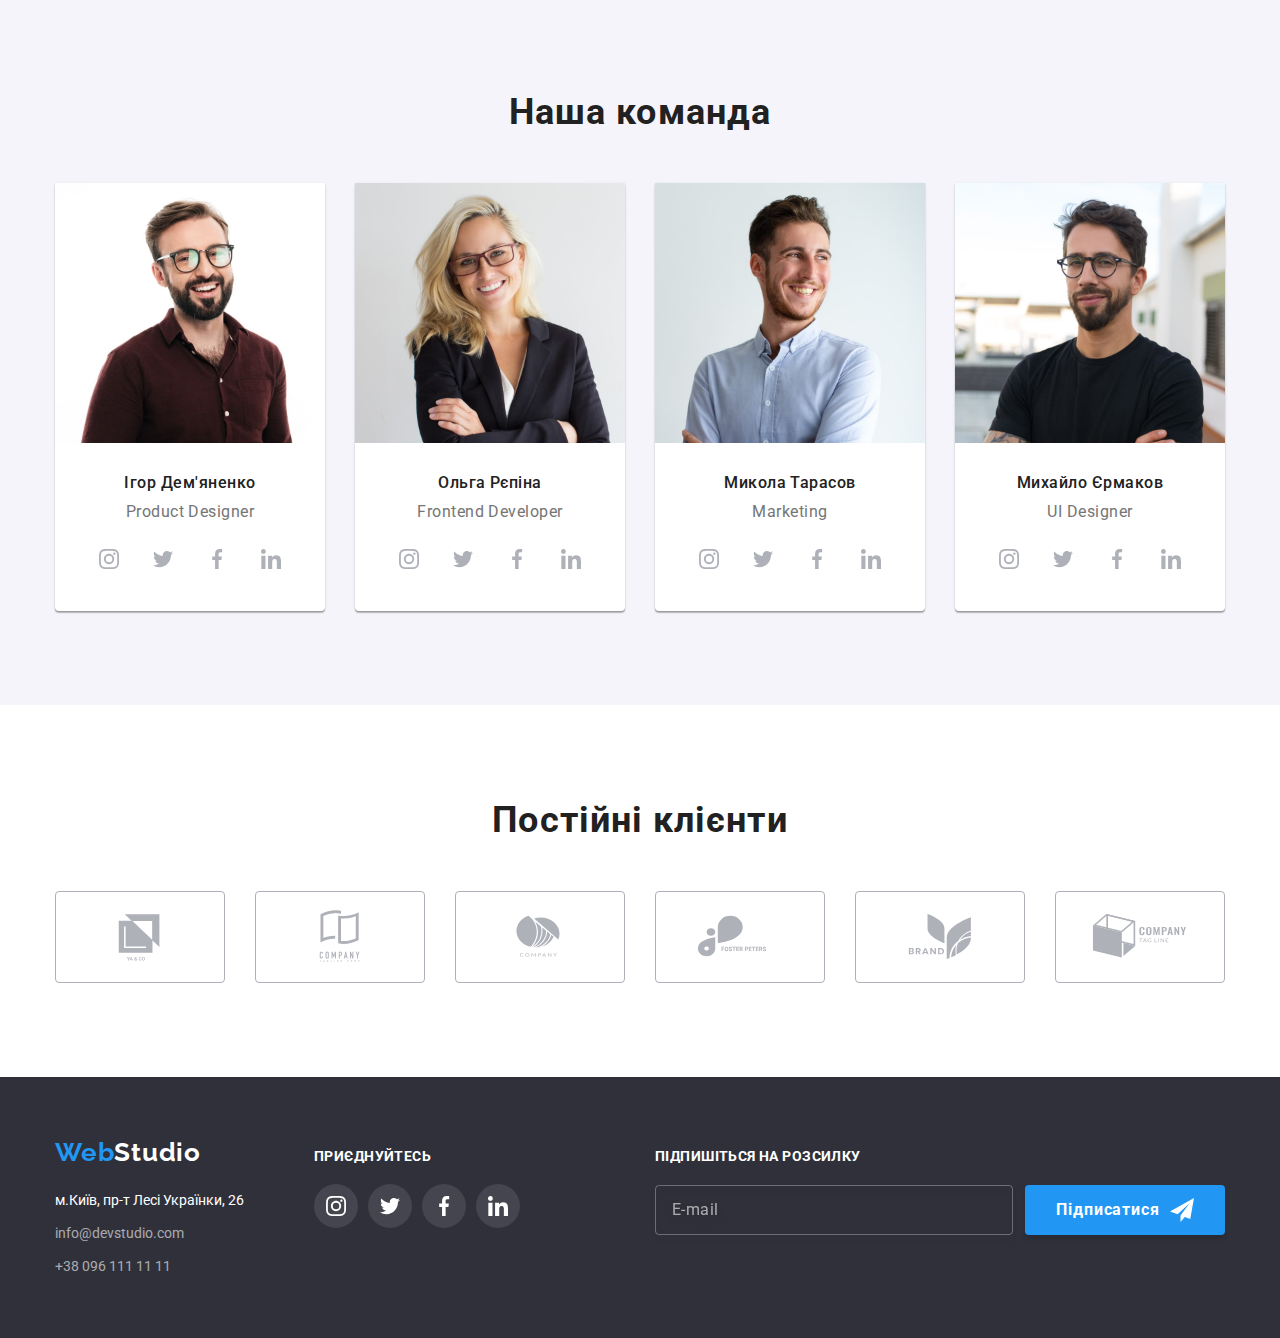
==== commit ae2bf230: "Created scss compoments" ====
--- a/index.html
+++ b/index.html
@@ -15,7 +15,7 @@
       rel="stylesheet"
       href="https://cdnjs.cloudflare.com/ajax/libs/modern-normalize/1.1.0/modern-normalize.css"
     />
-    <link rel="stylesheet" href="./css/style.css" />
+    <link rel="stylesheet" href="./css/main.min.css"/>
   </head>
   <body class="page-body">
     <!-- HEADER -->
--- a/css/main.min.css
+++ b/css/main.min.css
@@ -0,0 +1 @@
+*{-webkit-box-sizing:border-box;box-sizing:border-box}*::before,*::after{-webkit-box-sizing:inherit;box-sizing:inherit}.img{width:100%;height:auto;display:block}h1,h2,h3,p,ul{margin:0}.page-body{font-family:"Roboto",sans-serif}.container{width:1200px;margin-right:auto;margin-left:auto;padding-right:15px;padding-left:15px}.link{text-decoration:none}.list{list-style:none;padding:0;margin:0}.text{font-weight:400;letter-spacing:.03em}.hero,.page-footer{background-color:#2f303a}.second-title{margin-bottom:50px;font-weight:700;font-size:36px;line-height:1.1666666667;text-align:center;letter-spacing:.03em}.section-services,.section-team,.section-clients,.section-portfolio{padding-top:94px;padding-bottom:94px}.visually-hidden{position:absolute;width:1px;height:1px;margin:-1px;border:0;padding:0;white-space:nowrap;-webkit-clip-path:inset(100%);clip-path:inset(100%);clip:rect(0 0 0 0);overflow:hidden}.hero-button{display:inline-block;text-align:center;padding-top:10px;padding-right:32px;padding-bottom:10px;padding-left:32px;font-weight:700;font-size:16px;line-height:1.875;-webkit-box-align:center;-ms-flex-align:center;align-items:center;letter-spacing:.06em;font-family:inherit;cursor:pointer;color:#fff;background-color:#2196f3;border-radius:4px;border:none;-webkit-transition:color 250ms cubic-bezier(0.4, 0, 0.2, 1),background-color 250ms cubic-bezier(0.4, 0, 0.2, 1),-webkit-box-shadow 250ms cubic-bezier(0.4, 0, 0.2, 1);transition:color 250ms cubic-bezier(0.4, 0, 0.2, 1),background-color 250ms cubic-bezier(0.4, 0, 0.2, 1),-webkit-box-shadow 250ms cubic-bezier(0.4, 0, 0.2, 1);transition:color 250ms cubic-bezier(0.4, 0, 0.2, 1),background-color 250ms cubic-bezier(0.4, 0, 0.2, 1),box-shadow 250ms cubic-bezier(0.4, 0, 0.2, 1);transition:color 250ms cubic-bezier(0.4, 0, 0.2, 1),background-color 250ms cubic-bezier(0.4, 0, 0.2, 1),box-shadow 250ms cubic-bezier(0.4, 0, 0.2, 1),-webkit-box-shadow 250ms cubic-bezier(0.4, 0, 0.2, 1)}.hero-button:hover,.hero-button:focus{color:#fff;background-color:#188ce8;-webkit-box-shadow:0px 4px 4px rgba(0,0,0,.15);box-shadow:0px 4px 4px rgba(0,0,0,.15)}.modal-backdrop{position:fixed;top:0;bottom:0;left:0;right:0;background-color:rgba(0,0,0,.2);opacity:1;visibility:visible;-webkit-transition:opacity 500ms,visibility 500ms,color 250ms cubic-bezier(0.4, 0, 0.2, 1),background-color 250ms cubic-bezier(0.4, 0, 0.2, 1);transition:opacity 500ms,visibility 500ms,color 250ms cubic-bezier(0.4, 0, 0.2, 1),background-color 250ms cubic-bezier(0.4, 0, 0.2, 1)}.modal-backdrop.is-hidden .modal{-webkit-transform:rotate(-180deg);transform:rotate(-180deg)}.is-hidden{visibility:hidden;opacity:0;pointer-events:none}.modal{width:528px;position:absolute;top:50%;left:50%;-webkit-transform:translate(-50%, -50%) rotate(0);transform:translate(-50%, -50%) rotate(0);-webkit-transition:-webkit-transform 1000ms cubic-bezier(0.4, 0, 0.2, 1);transition:-webkit-transform 1000ms cubic-bezier(0.4, 0, 0.2, 1);transition:transform 1000ms cubic-bezier(0.4, 0, 0.2, 1);transition:transform 1000ms cubic-bezier(0.4, 0, 0.2, 1), -webkit-transform 1000ms cubic-bezier(0.4, 0, 0.2, 1);background-color:#fff;-webkit-box-shadow:0px 1px 3px rgba(0,0,0,.12),0px 1px 1px rgba(0,0,0,.14),0px 2px 1px rgba(0,0,0,.2);box-shadow:0px 1px 3px rgba(0,0,0,.12),0px 1px 1px rgba(0,0,0,.14),0px 2px 1px rgba(0,0,0,.2);border-radius:4px;padding:40px}.close-sign{position:absolute;display:-webkit-box;display:-ms-flexbox;display:flex;-webkit-box-pack:center;-ms-flex-pack:center;justify-content:center;cursor:pointer;-webkit-box-align:center;-ms-flex-align:center;align-items:center;top:8px;right:8px;width:30px;height:30px;border-radius:50%;background-color:#fff;border:1px solid rgba(0,0,0,.1);color:#000}.closed-icon{height:30px;-webkit-transition:fill 250ms cubic-bezier(0.4, 0, 0.2, 1);transition:fill 250ms cubic-bezier(0.4, 0, 0.2, 1)}.close-sign:hover .closed-icon,.close-sign:focus .closed-icon{fill:#2196f3}.modal-text{font-weight:700;font-size:20px;line-height:1.15;text-align:center;letter-spacing:.03em;color:#212121;margin-bottom:12px}.modal-input{font-weight:400;font-size:12px;line-height:1.67;letter-spacing:.01em;color:#000;width:448px;height:40px;border:1px solid rgba(33,33,33,.2);border-radius:4px;padding-left:42px;padding-top:12px;padding-bottom:12px;outline:none;-webkit-transition:border 250ms cubic-bezier(0.4, 0, 0.2, 1);transition:border 250ms cubic-bezier(0.4, 0, 0.2, 1)}.input-wrapper{position:relative;margin-bottom:10px}.input-icon{position:absolute;left:12px;top:50%;-webkit-transform:translateY(-50%);transform:translateY(-50%);fill:#212121;-webkit-transition:fill 250ms cubic-bezier(0.4, 0, 0.2, 1);transition:fill 250ms cubic-bezier(0.4, 0, 0.2, 1)}.modal-input:focus+.input-icon,.modal-input:hover+.input-icon{fill:#2196f3}.modal-input:focus,.modal-input:hover{border:1px solid #2196f3}.modal-button{font-weight:700;font-size:16px;line-height:1.88;display:-webkit-box;display:-ms-flexbox;display:flex;-webkit-box-pack:center;-ms-flex-pack:center;justify-content:center;-webkit-box-align:center;-ms-flex-align:center;align-items:center;text-align:center;letter-spacing:.06em;border:none;cursor:pointer;width:200px;height:50px;margin:0 auto;padding:0;color:#fff;background-color:#2196f3;border-radius:4px;-webkit-box-shadow:0px 4px 4px rgba(0,0,0,.15);box-shadow:0px 4px 4px rgba(0,0,0,.15);-webkit-transition:background-color 250ms cubic-bezier(0.4, 0, 0.2, 1);transition:background-color 250ms cubic-bezier(0.4, 0, 0.2, 1)}.modal-button:hover,.modal-button:focus{background-color:#188ce8}.modal-label{display:block;width:100%;font-weight:400;font-size:12px;line-height:1.17;letter-spacing:.01em;color:#757575;margin-bottom:4px}.modal-textarea{font-weight:400;font-size:12px;line-height:1.67;letter-spacing:.01em;color:#000;width:100%;height:120px;border:1px solid rgba(33,33,33,.2);border-radius:4px;outline:none;resize:none;margin-bottom:20px;padding:12px 16px;-webkit-transition:border 250ms cubic-bezier(0.4, 0, 0.2, 1);transition:border 250ms cubic-bezier(0.4, 0, 0.2, 1)}.modal-textarea:focus,.modal-textarea:hover{border:1px solid #2196f3}.modal-textarea::-webkit-input-placeholder{color:rgba(117,117,117,.5)}.modal-textarea::-moz-placeholder{color:rgba(117,117,117,.5)}.modal-textarea:-ms-input-placeholder{color:rgba(117,117,117,.5)}.modal-textarea::-ms-input-placeholder{color:rgba(117,117,117,.5)}.modal-textarea::placeholder{color:rgba(117,117,117,.5)}.checkbox-text,.checkbox-link{font-weight:400;font-size:14px;line-height:1.71;letter-spacing:.03em;color:#757575}.checkbox-link{-webkit-text-decoration-skip-ink:none;text-decoration-skip-ink:none;color:#2196f3}.checkbox-line{margin-bottom:30px}.checkbox-label{display:-webkit-box;display:-ms-flexbox;display:flex;-webkit-box-align:center;-ms-flex-align:center;align-items:center;-webkit-box-pack:center;-ms-flex-pack:center;justify-content:center}.checkbox-label::before{content:"";display:-webkit-box;display:-ms-flexbox;display:flex;margin-right:8px;width:16px;height:15px;border:2px solid #212121;border-radius:2px}.checkbox-input:checked+.checkbox-label::before{background-color:#2196f3;border:none;background-image:url(../images/check-mark.svg);background-repeat:no-repeat;background-position:center}.footer-form-wrapper{margin-left:auto}.footer-form{display:-webkit-box;display:-ms-flexbox;display:flex;-webkit-box-align:end;-ms-flex-align:end;align-items:flex-end}.footer-label{font-weight:700;font-size:14px;line-height:1.14;letter-spacing:.03em;text-transform:uppercase;color:#fff}.footer-mail-input{width:358px;height:50px;border:1px solid rgba(255,255,255,.3);-webkit-filter:drop-shadow(0px 4px 4px rgba(0, 0, 0, 0.15));filter:drop-shadow(0px 4px 4px rgba(0, 0, 0, 0.15));border-radius:4px;background:rgba(0,0,0,0);outline:none;font-weight:400;font-size:16px;line-height:1.25;-webkit-box-align:center;-ms-flex-align:center;align-items:center;letter-spacing:.03em;padding:15px 16px;margin-top:20px;margin-right:12px;color:#fff;-webkit-transition:border 250ms cubic-bezier(0.4, 0, 0.2, 1);transition:border 250ms cubic-bezier(0.4, 0, 0.2, 1)}.footer-mail-input:focus,.footer-mail-input:hover{border:1px solid #2196f3}.footer-mail-input::-webkit-input-placeholder{color:rgba(255,255,255,.6)}.footer-mail-input::-moz-placeholder{color:rgba(255,255,255,.6)}.footer-mail-input:-ms-input-placeholder{color:rgba(255,255,255,.6)}.footer-mail-input::-ms-input-placeholder{color:rgba(255,255,255,.6)}.footer-mail-input::placeholder{color:rgba(255,255,255,.6)}.footer-button{font-weight:700;font-size:16px;line-height:1.88;width:200px;height:50px;display:-webkit-box;display:-ms-flexbox;display:flex;-webkit-box-align:center;-ms-flex-align:center;align-items:center;text-align:center;-webkit-box-pack:center;-ms-flex-pack:center;justify-content:center;letter-spacing:.06em;cursor:pointer;background-color:#2196f3;color:#fff;-webkit-box-shadow:0px 4px 4px rgba(0,0,0,.15);box-shadow:0px 4px 4px rgba(0,0,0,.15);border-radius:4px;border:none;-webkit-transition:background-color 250ms cubic-bezier(0.4, 0, 0.2, 1);transition:background-color 250ms cubic-bezier(0.4, 0, 0.2, 1)}.footer-button:hover,.footer-button:focus{background-color:#188ce8}.footer-span{margin-right:10px}.icon-send{fill:currentColor}.page-header{background-color:#fff;border-bottom:1px solid #ececec}.main-nav{display:-webkit-box;display:-ms-flexbox;display:flex;-webkit-box-align:center;-ms-flex-align:center;align-items:center}.site-nav,.contacts-nav{display:-webkit-box;display:-ms-flexbox;display:flex}.site-nav .item+.item{margin-left:50px}.site-nav .link,.contacts-nav .link{display:-webkit-box;display:-ms-flexbox;display:flex;-webkit-box-align:center;-ms-flex-align:center;align-items:center;padding-top:32px;padding-bottom:32px;position:relative}.contacts-nav{margin-left:auto}.contacts-nav .item+.item{margin-left:50px}.site-nav .link,.title{color:#212121}.text,.contacts-nav .link{color:#757575}.header-link{font-weight:500;font-size:14px;line-height:1.1428571429;letter-spacing:.02em;-webkit-transition:color 250ms cubic-bezier(0.4, 0, 0.2, 1),fill 250ms cubic-bezier(0.4, 0, 0.2, 1);transition:color 250ms cubic-bezier(0.4, 0, 0.2, 1),fill 250ms cubic-bezier(0.4, 0, 0.2, 1)}.header-link .icon{margin-right:10px;fill:currentColor}.logo-web,.header-link.current,.header-link:hover,.header-link:focus,.footer-list .link:hover,.footer-list .link:focus{color:#2196f3}.ancor::after{display:-webkit-box;display:-ms-flexbox;display:flex;content:"";width:100%;height:4px;background:#2196f3;border-radius:2px;position:absolute;bottom:-1px}.studio-black{color:#000}.studio-white{color:#fff}.logo-link{font-family:"Raleway",sans-serif;font-weight:700;font-size:26px;line-height:1.1923076923;letter-spacing:.03em}.page-header .logo-link{padding-top:24px;padding-bottom:25px;margin-right:93px}.hero{padding-top:200px;padding-bottom:200px;text-align:center;max-width:1600px;margin-left:auto;margin-right:auto;background-image:-webkit-gradient(linear, left top, right top, from(rgba(47, 48, 58, 0.4)), to(rgba(47, 48, 58, 0.4))),url(../images/hero-bg.jpg);background-image:linear-gradient(to right, rgba(47, 48, 58, 0.4), rgba(47, 48, 58, 0.4)),url(../images/hero-bg.jpg);background-repeat:no-repeat;background-size:cover;background-position:center;text-align:center}.hero-title{width:696px;margin-left:auto;margin-right:auto;margin-bottom:30px;font-weight:900;font-size:44px;line-height:1.3636363636;text-align:center;letter-spacing:.06em;text-transform:uppercase;color:#fff}.section-benefits{padding-top:94px}.benefits-list{display:-webkit-box;display:-ms-flexbox;display:flex;margin-left:-30px;margin-bottom:0}.benefits-list .item{display:inline-block;-webkit-box-align:center;-ms-flex-align:center;align-items:center;-webkit-box-pack:center;-ms-flex-pack:center;justify-content:center;width:calc((100% - 90px)/4);margin-left:30px}.benefits-list .item:last-child,.benefits-list .item:last-child,.benefits-list .item .team-list .item:last-child{margin-right:0}.benefits-icons{display:-webkit-box;display:-ms-flexbox;display:flex;width:270px;height:120px;-webkit-box-align:center;-ms-flex-align:center;align-items:center;-webkit-box-pack:center;-ms-flex-pack:center;justify-content:center;margin-bottom:30px;border-radius:4px;background-color:#f5f4fa}.benefits-icon{width:70px;height:70px}.benefits-list .title{font-weight:700;font-size:14px;line-height:1.1428571429;letter-spacing:.03em;text-transform:uppercase;color:#212121}.benefits-list .text{margin-top:10px;font-size:14px;line-height:1.7142857143;letter-spacing:.03em}.section-services .second-title{margin-bottom:50px}.section-services .services-list{display:-webkit-box;display:-ms-flexbox;display:flex;margin-left:-30px}.section-services .item{width:calc((100% - 60px)/3);margin-left:30px;margin-bottom:0;position:relative}.section-services .service-img{display:block}.section-services .service-text{display:-webkit-box;display:-ms-flexbox;display:flex;color:#fff;font-weight:700;font-size:14px;line-height:1.1428571429;text-align:center;letter-spacing:.03em;text-transform:uppercase;background:rgba(47,48,58,.8);position:absolute;width:100%;height:70px;-webkit-box-pack:center;-ms-flex-pack:center;justify-content:center;-webkit-box-align:center;-ms-flex-align:center;align-items:center;bottom:0px}.section-team{background-color:#f5f4fa}.team-list{display:-webkit-box;display:-ms-flexbox;display:flex;-webkit-box-align:center;-ms-flex-align:center;align-items:center;margin-left:-30px}.team-list .item{width:calc((100% - 90px)/4);margin-left:30px;background-color:#fff;-webkit-box-shadow:0px 1px 3px rgba(0,0,0,.12),0px 1px 1px rgba(0,0,0,.14),0px 2px 1px rgba(0,0,0,.2);box-shadow:0px 1px 3px rgba(0,0,0,.12),0px 1px 1px rgba(0,0,0,.14),0px 2px 1px rgba(0,0,0,.2);border-radius:0px 0px 4px 4px;-webkit-transition:background-color 250ms cubic-bezier(0.4, 0, 0.2, 1),-webkit-box-shadow 250ms cubic-bezier(0.4, 0, 0.2, 1);transition:background-color 250ms cubic-bezier(0.4, 0, 0.2, 1),-webkit-box-shadow 250ms cubic-bezier(0.4, 0, 0.2, 1);transition:background-color 250ms cubic-bezier(0.4, 0, 0.2, 1),box-shadow 250ms cubic-bezier(0.4, 0, 0.2, 1);transition:background-color 250ms cubic-bezier(0.4, 0, 0.2, 1),box-shadow 250ms cubic-bezier(0.4, 0, 0.2, 1),-webkit-box-shadow 250ms cubic-bezier(0.4, 0, 0.2, 1)}.team-content{padding-top:30px;padding-bottom:30px}.team-name.title{margin-bottom:10px;font-weight:500;font-size:16px;line-height:1.1875;text-align:center;letter-spacing:.03em}.team-position.text{font-weight:400;font-size:16px;line-height:1.1875;text-align:center;letter-spacing:.03em}.team-list .social-icons{display:-webkit-box;display:-ms-flexbox;display:flex;-webkit-box-pack:center;-ms-flex-pack:center;justify-content:center;margin-top:16px}.team-list .social-item{width:44px;height:44px;margin-right:10px}.team-list .social-item:last-child{margin-right:0}.team-list .social-link{width:100%;height:100%;display:-webkit-box;display:-ms-flexbox;display:flex;-webkit-box-align:center;-ms-flex-align:center;align-items:center;-webkit-box-pack:center;-ms-flex-pack:center;justify-content:center;border-radius:50%;background-color:#fff;color:#afb1b8;-webkit-transition:color 250ms cubic-bezier(0.4, 0, 0.2, 1),background-color 250ms cubic-bezier(0.4, 0, 0.2, 1),fill 250ms cubic-bezier(0.4, 0, 0.2, 1);transition:color 250ms cubic-bezier(0.4, 0, 0.2, 1),background-color 250ms cubic-bezier(0.4, 0, 0.2, 1),fill 250ms cubic-bezier(0.4, 0, 0.2, 1)}.team-list .social-link:hover,.team-list .social-link:focus{background-color:#2196f3}.team-list .social-link:hover,.team-list .social-link:focus{color:#fff}.team-list .social-icon{fill:currentColor}.clients-list{display:-webkit-box;display:-ms-flexbox;display:flex}.clients-list .item{list-style:none;width:170px;height:92px;margin-right:30px}.clients-list .item:last-child{margin-right:0}.clients-list .clients-link{width:100%;height:100%;display:-webkit-box;display:-ms-flexbox;display:flex;-webkit-box-align:center;-ms-flex-align:center;align-items:center;-webkit-box-pack:center;-ms-flex-pack:center;justify-content:center;border:1px solid #afb1b8;border-radius:4px;-webkit-transition:border 250ms cubic-bezier(0.4, 0, 0.2, 1);transition:border 250ms cubic-bezier(0.4, 0, 0.2, 1)}.clients-list .clients-icon{fill:#afb1b8;-webkit-transition:fill 250ms cubic-bezier(0.4, 0, 0.2, 1);transition:fill 250ms cubic-bezier(0.4, 0, 0.2, 1)}.clients-list .clients-link:hover .clients-icon,.clients-list .clients-link:focus .clients-icon{fill:#2196f3}.clients-link:hover,.clients-link:focus{border:1px solid #2196f3;border-radius:4px}.flex-container .list{display:-webkit-box;display:-ms-flexbox;display:flex;-ms-flex-wrap:wrap;flex-wrap:wrap}.flex-text{padding-top:20px;padding-right:24px;padding-bottom:20px;padding-left:24px;border-right:1px solid #eee;border-bottom:1px solid #eee;border-left:1px solid #eee}.flex-text .title{font-weight:700;font-size:18px;line-height:2;letter-spacing:.06em;color:#212121}.flex-text .text{margin-top:4px;font-weight:400;font-size:16px;line-height:1.875;letter-spacing:.03em;color:#757575}.flex-link{display:block;text-decoration:none;-webkit-transition:-webkit-box-shadow 250ms cubic-bezier(0.4, 0, 0.2, 1);transition:-webkit-box-shadow 250ms cubic-bezier(0.4, 0, 0.2, 1);transition:box-shadow 250ms cubic-bezier(0.4, 0, 0.2, 1);transition:box-shadow 250ms cubic-bezier(0.4, 0, 0.2, 1), -webkit-box-shadow 250ms cubic-bezier(0.4, 0, 0.2, 1)}.flex-link:hover{-webkit-box-shadow:0px 1px 1px rgba(0,0,0,.12),0px 4px 4px rgba(0,0,0,.06),1px 4px 6px rgba(0,0,0,.16);box-shadow:0px 1px 1px rgba(0,0,0,.12),0px 4px 4px rgba(0,0,0,.06),1px 4px 6px rgba(0,0,0,.16)}.flex-projects .item{width:calc((100% - 60px)/3);margin-right:30px;margin-bottom:30px;background-color:#fff}.flex-projects .item:nth-child(3n){margin-right:0}.flex-projects .item:nth-last-child(-n+3){margin-bottom:0}.flex-projects .item:hover .overlay-text{-webkit-transform:translateY(0);transform:translateY(0)}.portfolio-overlay{position:relative;overflow:hidden}.portfolio-overlay .overlay-text{display:-webkit-box;display:-ms-flexbox;display:flex;font-weight:400;font-size:18px;line-height:1.56;letter-spacing:.03em;color:#fff;position:absolute;bottom:0;background-color:rgba(33,150,243,.9);width:100%;height:100%;-webkit-box-align:center;-ms-flex-align:center;align-items:center;-webkit-box-pack:center;-ms-flex-pack:center;justify-content:center;padding:63px 24px;-webkit-transform:translateY(100%);transform:translateY(100%);-webkit-transition:-webkit-transform 250ms cubic-bezier(0.4, 0, 0.2, 1);transition:-webkit-transform 250ms cubic-bezier(0.4, 0, 0.2, 1);transition:transform 250ms cubic-bezier(0.4, 0, 0.2, 1);transition:transform 250ms cubic-bezier(0.4, 0, 0.2, 1), -webkit-transform 250ms cubic-bezier(0.4, 0, 0.2, 1)}.flex-button{display:-webkit-box;display:-ms-flexbox;display:flex;-webkit-box-pack:center;-ms-flex-pack:center;justify-content:center;margin-top:0;margin-bottom:50px}.flex-button .button{font-weight:500;font-size:16px;line-height:1.625;text-align:center;letter-spacing:.03em;border-radius:4px;cursor:pointer;border:none;-webkit-transition:color 250ms cubic-bezier(0.4, 0, 0.2, 1),background-color 250ms cubic-bezier(0.4, 0, 0.2, 1),-webkit-box-shadow 250ms cubic-bezier(0.4, 0, 0.2, 1);transition:color 250ms cubic-bezier(0.4, 0, 0.2, 1),background-color 250ms cubic-bezier(0.4, 0, 0.2, 1),-webkit-box-shadow 250ms cubic-bezier(0.4, 0, 0.2, 1);transition:color 250ms cubic-bezier(0.4, 0, 0.2, 1),background-color 250ms cubic-bezier(0.4, 0, 0.2, 1),box-shadow 250ms cubic-bezier(0.4, 0, 0.2, 1);transition:color 250ms cubic-bezier(0.4, 0, 0.2, 1),background-color 250ms cubic-bezier(0.4, 0, 0.2, 1),box-shadow 250ms cubic-bezier(0.4, 0, 0.2, 1),-webkit-box-shadow 250ms cubic-bezier(0.4, 0, 0.2, 1)}.flex-button .item+.item{margin-left:8px}.flex-button .primary{padding:6px 25px;color:#fff;background-color:#2196f3;-webkit-box-shadow:0px 3px 1px rgba(0,0,0,.1),0px 1px 2px rgba(0,0,0,.08),0px 2px 2px rgba(0,0,0,.12);box-shadow:0px 3px 1px rgba(0,0,0,.1),0px 1px 2px rgba(0,0,0,.08),0px 2px 2px rgba(0,0,0,.12)}.flex-button .secondary{padding:6px 22px;color:#212121;background-color:#f5f4fa}.flex-button .secondary:hover,.flex-button .secondary:focus{color:#fff;background-color:#2196f3;-webkit-box-shadow:0px 3px 1px rgba(0,0,0,.1),0px 1px 2px rgba(0,0,0,.08),0px 2px 2px rgba(0,0,0,.12);box-shadow:0px 3px 1px rgba(0,0,0,.1),0px 1px 2px rgba(0,0,0,.08),0px 2px 2px rgba(0,0,0,.12)}.page-footer{padding-top:60px;padding-bottom:60px}.page-footer .container{display:-webkit-box;display:-ms-flexbox;display:flex;-webkit-box-align:baseline;-ms-flex-align:baseline;align-items:baseline}.footer-address{margin-top:20px}.footer-list{font-style:normal;font-weight:400;font-size:14px;line-height:1.7142857143}.footer-list .link{-webkit-transition:color 250ms cubic-bezier(0.4, 0, 0.2, 1);transition:color 250ms cubic-bezier(0.4, 0, 0.2, 1)}.footer-list .item+.item{margin-top:9px}.footer-map{color:#fff}.footer-tel,.footer-mail{color:rgba(255,255,255,.6)}.footer-title{font-weight:700;font-size:14px;line-height:1.1428571429;letter-spacing:.03em;text-transform:uppercase;margin-bottom:20px;color:#fff}.footer-social{margin-left:70px}.footer-icons{display:-webkit-box;display:-ms-flexbox;display:flex}.footer-icons .item{width:44px;height:44px}.footer-icons .item:not(:last-child){margin-right:10px}.footer-icons .social-link{width:100%;height:100%;display:-webkit-box;display:-ms-flexbox;display:flex;-webkit-box-align:center;-ms-flex-align:center;align-items:center;-webkit-box-pack:center;-ms-flex-pack:center;justify-content:center;border-radius:50%;background-color:rgba(255,255,255,.1);-webkit-transition:background-color 250ms cubic-bezier(0.4, 0, 0.2, 1),fill 250ms cubic-bezier(0.4, 0, 0.2, 1);transition:background-color 250ms cubic-bezier(0.4, 0, 0.2, 1),fill 250ms cubic-bezier(0.4, 0, 0.2, 1)}.footer-icons .social-icon{fill:#fff}.footer-icons .social-link:hover,.footer-icons .social-link:focus{background-color:#2196f3}/*# sourceMappingURL=main.min.css.map */